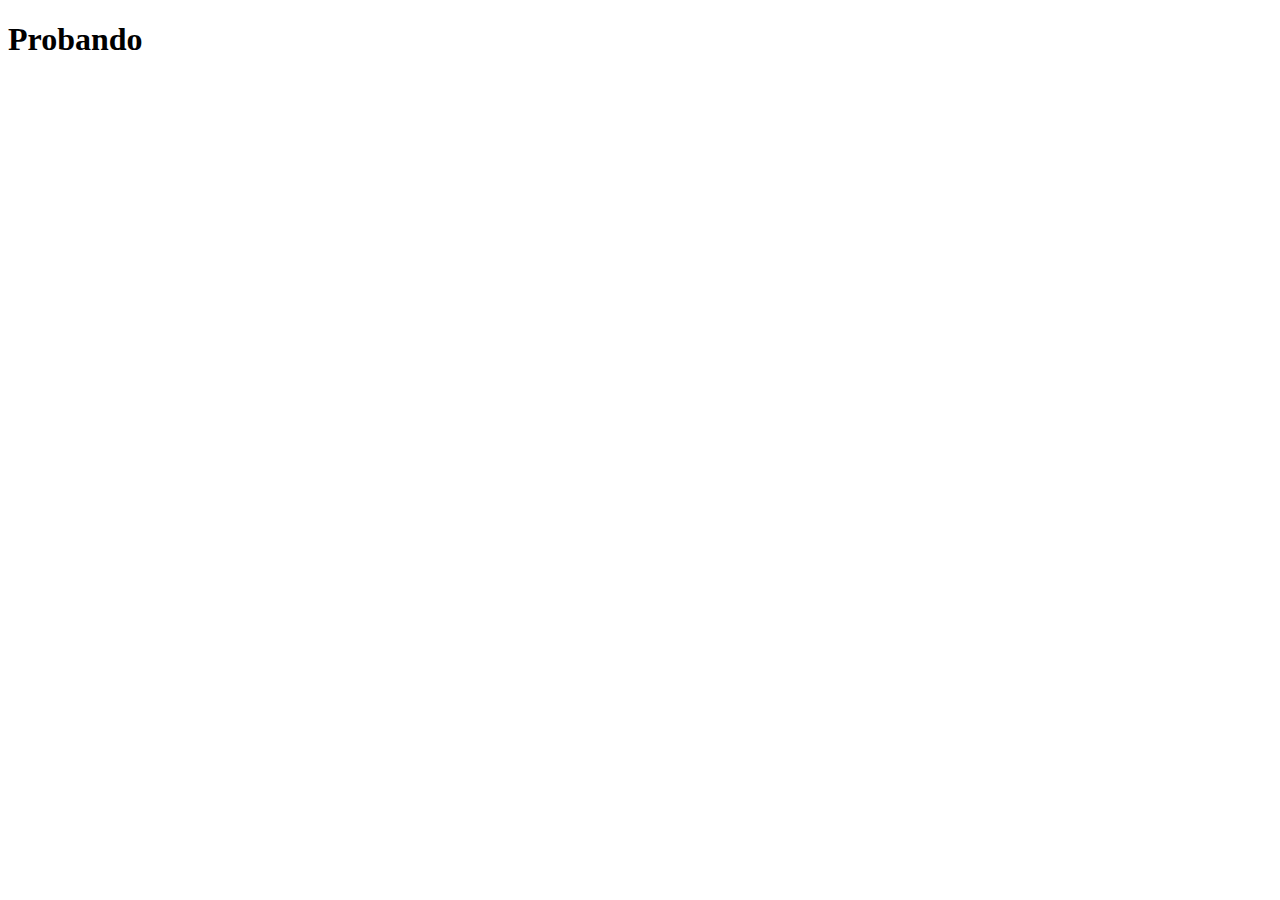
==== HTML/index.html @ 09eb67d2 "Probando la nueva subrama" ====
<!DOCTYPE html>
<html lang="es">
<head>
    <meta charset="UTF-8">
    <meta name="viewport" content="width=device-width, initial-scale=1.0">
    <title>Watchlist</title>
</head>
<body>
    
    <h1>Probando</h1>
</body>
</html>
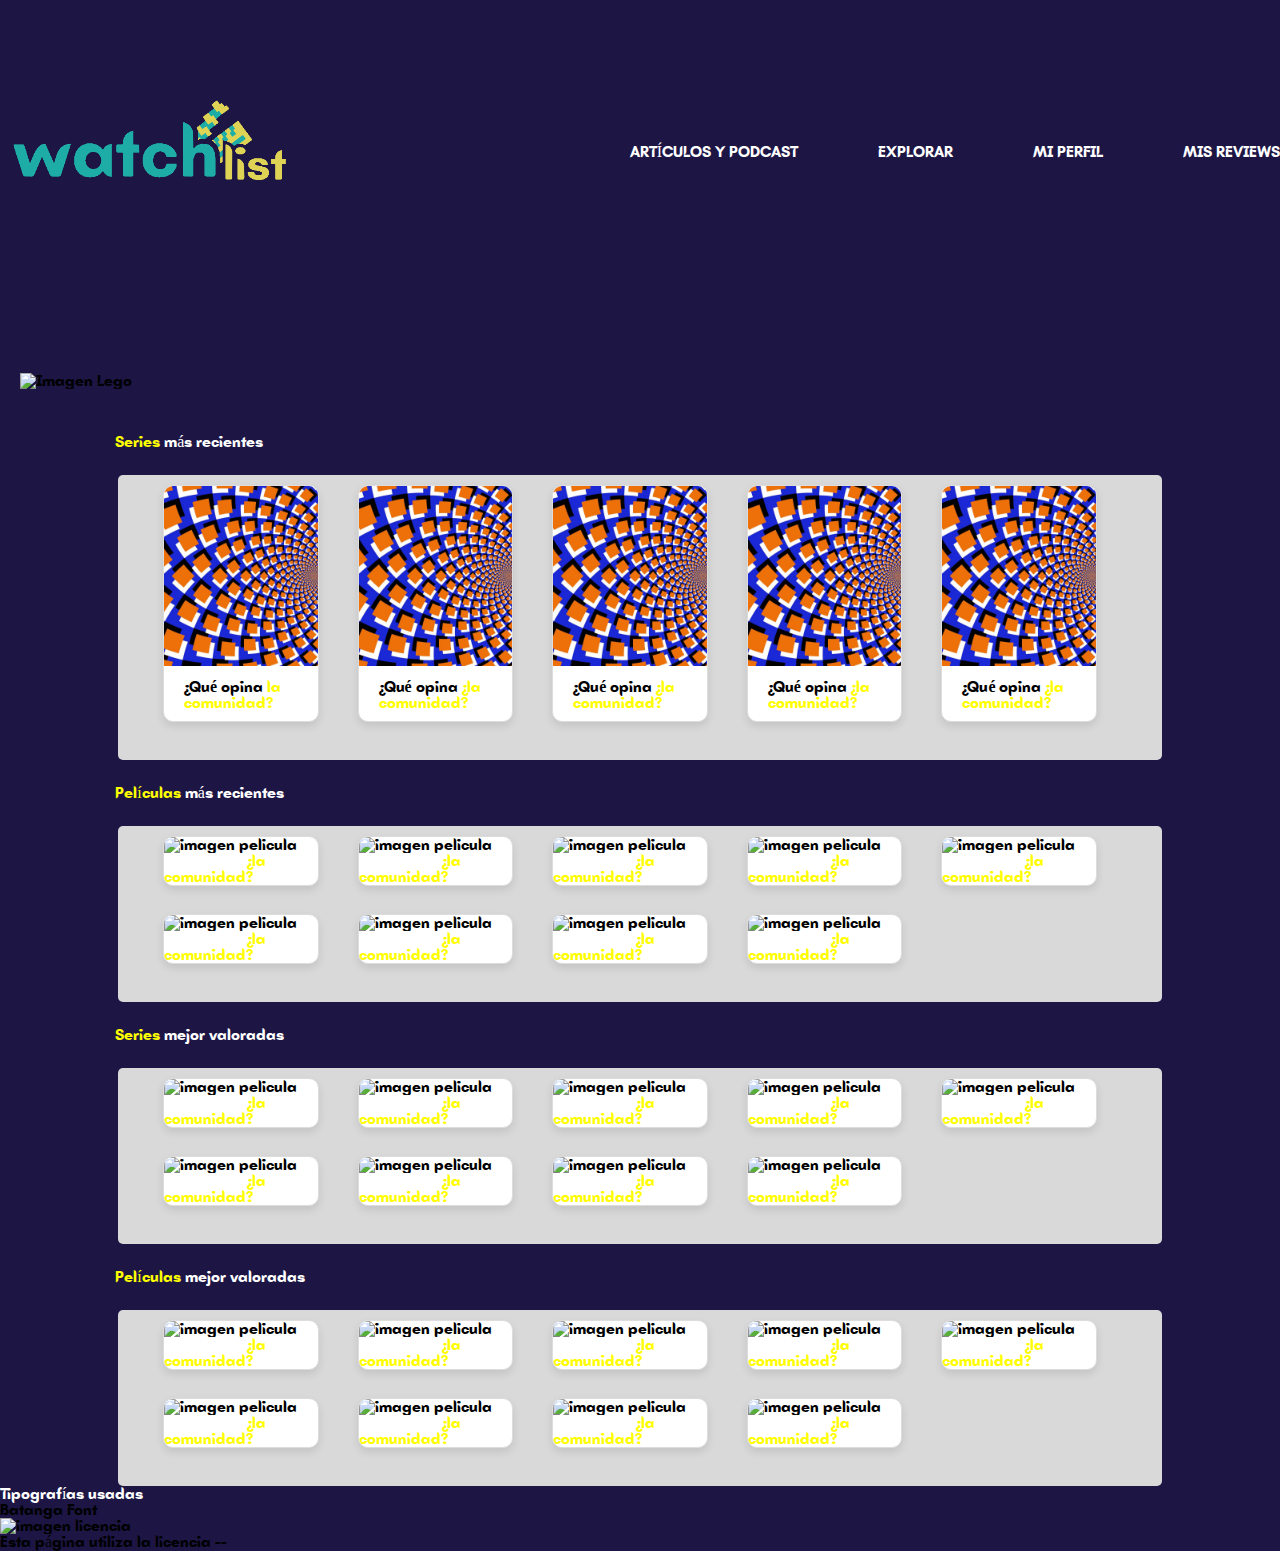
==== commit c007d2f0: "Hecho HTML pagina inicio, falta terminar CSS" ====
--- a/HTML/index.html
+++ b/HTML/index.html
@@ -4,9 +4,237 @@
     <meta charset="UTF-8">
     <meta name="viewport" content="width=device-width, initial-scale=1.0">
     <title>Watchlist</title>
+    <link rel="stylesheet" href="../CSS/inicio.css">
 </head>
 <body>
     
-    <h1>Probando</h1>
+        <header>
+
+            <div class="img">
+                <img src="../Assets/imagenes/logo.svg" alt="Logo">
+            </div>
+
+            <nav>
+
+                <ul>
+                    <a href="#"><li>ARTÍCULOS Y PODCAST</li></a>
+                    <a href="#"><li>EXPLORAR</li></a>
+                    <a href="#"><li>MI PERFIL</li></a>
+                    <ul>
+                        <a href="#"><li>MIS REVIEWS</li></a>
+                    </ul>
+                </ul>
+            </nav>
+        </header>
+
+        <div class="main_img">
+
+            <img src="" alt="Imagen Lego">
+        </div>
+
+        <section>
+
+            <h1> <span>Series</span> más recientes</h1>
+            <article>
+
+                
+
+                <div class="card">
+                    <img src="../Assets/imagenes/prueba.jpg" alt="imagen pelicula">
+                    <a href="#" class="enlace btn">¿Qué opina <span>la comunidad?</span></a>
+                </div>
+
+                <div class="card">
+                    <img src="../Assets/imagenes/prueba.jpg" alt="imagen pelicula">
+                    <a href="#" class="enlace btn">¿Qué opina <span>¿la comunidad?</span></a>
+                </div>
+
+                <div class="card">
+                    <img src="../Assets/imagenes/prueba.jpg" alt="imagen pelicula">
+                    <a href="#" class="enlace btn">¿Qué opina <span>¿la comunidad?</span></a>
+                </div>
+
+                <div class="card">
+                    <img src="../Assets/imagenes/prueba.jpg" alt="imagen pelicula">
+                    <a href="#" class="enlace btn">¿Qué opina <span>¿la comunidad?</span></a>
+                </div>
+
+                <div class="card">
+                    <img src="../Assets/imagenes/prueba.jpg" alt="imagen pelicula">
+                    <a href="#" class="enlace btn">¿Qué opina <span>¿la comunidad?</span></a>
+                </div>
+            </article>
+
+
+            <h1> <span>Películas</span> más recientes</h1>
+            <article>
+
+                
+
+                <div class="card">
+                    <img src="" alt="imagen pelicula">
+                    <a href="#">¿Qué opina <span>¿la comunidad?</span></a>
+                </div>
+
+                <div class="card">
+                    <img src="" alt="imagen pelicula">
+                    <a href="#">¿Qué opina <span>¿la comunidad?</span></a>
+                </div>
+
+                <div class="card">
+                    <img src="" alt="imagen pelicula">
+                    <a href="#">¿Qué opina <span>¿la comunidad?</span></a>
+                </div>
+
+                <div class="card">
+                    <img src="" alt="imagen pelicula">
+                    <a href="#">¿Qué opina <span>¿la comunidad?</span></a>
+                </div>
+
+                <div class="card">
+                    <img src="" alt="imagen pelicula">
+                    <a href="#">¿Qué opina <span>¿la comunidad?</span></a>
+                </div>
+
+                <div class="card">
+                    <img src="" alt="imagen pelicula">
+                    <a href="#">¿Qué opina <span>¿la comunidad?</span></a>
+                </div>
+
+                <div class="card">
+                    <img src="" alt="imagen pelicula">
+                    <a href="#">¿Qué opina <span>¿la comunidad?</span></a>
+                </div>
+
+                <div class="card">
+                    <img src="" alt="imagen pelicula">
+                    <a href="#">¿Qué opina <span>¿la comunidad?</span></a>
+                </div>
+
+                <div class="card">
+                    <img src="" alt="imagen pelicula">
+                    <a href="#">¿Qué opina <span>¿la comunidad?</span></a>
+                </div>
+            </article>
+
+
+            <h1><span>Series</span> mejor valoradas</h1>
+            <article>
+
+                
+
+                <div class="card">
+                    <img src="" alt="imagen pelicula">
+                    <a href="#">¿Qué opina <span>¿la comunidad?</span></a>
+                </div>
+
+                <div class="card">
+                    <img src="" alt="imagen pelicula">
+                    <a href="#">¿Qué opina <span>¿la comunidad?</span></a>
+                </div>
+
+                <div class="card">
+                    <img src="" alt="imagen pelicula">
+                    <a href="#">¿Qué opina <span>¿la comunidad?</span></a>
+                </div>
+
+                <div class="card">
+                    <img src="" alt="imagen pelicula">
+                    <a href="#">¿Qué opina <span>¿la comunidad?</span></a>
+                </div>
+
+                <div class="card">
+                    <img src="" alt="imagen pelicula">
+                    <a href="#">¿Qué opina <span>¿la comunidad?</span></a>
+                </div>
+
+                <div class="card">
+                    <img src="" alt="imagen pelicula">
+                    <a href="#">¿Qué opina <span>¿la comunidad?</span></a>
+                </div>
+
+                <div class="card">
+                    <img src="" alt="imagen pelicula">
+                    <a href="#">¿Qué opina <span>¿la comunidad?</span></a>
+                </div>
+
+                <div class="card">
+                    <img src="" alt="imagen pelicula">
+                    <a href="#">¿Qué opina <span>¿la comunidad?</span></a>
+                </div>
+
+                <div class="card">
+                    <img src="" alt="imagen pelicula">
+                    <a href="#">¿Qué opina <span>¿la comunidad?</span></a>
+                </div>
+            </article>
+
+
+            <h1><span>Películas</span> mejor valoradas</h1>
+            <article>
+
+                
+
+                <div class="card">
+                    <img src="" alt="imagen pelicula">
+                    <a href="#">¿Qué opina <span>¿la comunidad?</span></a>
+                </div>
+
+                <div class="card">
+                    <img src="" alt="imagen pelicula">
+                    <a href="#">¿Qué opina <span>¿la comunidad?</span></a>
+                </div>
+
+                <div class="card">
+                    <img src="" alt="imagen pelicula">
+                    <a href="#">¿Qué opina <span>¿la comunidad?</span></a>
+                </div>
+
+                <div class="card">
+                    <img src="" alt="imagen pelicula">
+                    <a href="#">¿Qué opina <span>¿la comunidad?</span></a>
+                </div>
+
+                <div class="card">
+                    <img src="" alt="imagen pelicula">
+                    <a href="#">¿Qué opina <span>¿la comunidad?</span></a>
+                </div>
+
+                <div class="card">
+                    <img src="" alt="imagen pelicula">
+                    <a href="#">¿Qué opina <span>¿la comunidad?</span></a>
+                </div>
+
+                <div class="card">
+                    <img src="" alt="imagen pelicula">
+                    <a href="#">¿Qué opina <span>¿la comunidad?</span></a>
+                </div>
+
+                <div class="card">
+                    <img src="" alt="imagen pelicula">
+                    <a href="#">¿Qué opina <span>¿la comunidad?</span></a>
+                </div>
+
+                <div class="card">
+                    <img src="" alt="imagen pelicula">
+                    <a href="#">¿Qué opina <span>¿la comunidad?</span></a>
+                </div>
+            </article>
+        </section>
+
+
+        <footer>
+
+            <div class="tipografia">
+
+                <h2>Tipografías usadas</h2>
+                <p>Batanga Font</p>
+            </div>
+
+            <div class="licencias">
+                <img src="" alt="imagen licencia">
+                <p>Esta página utiliza la licencia -- </p>
+            </div>
+        </footer>
 </body>
 </html>--- a/CSS/inicio.css
+++ b/CSS/inicio.css
@@ -0,0 +1,211 @@
+/* Autor: Pedro Sánchez García */
+
+
+/* Resets CSS */
+
+html, body, div, span, applet, object, iframe,
+h1, h2, h3, h4, h5, h6, p, blockquote, pre,
+a, abbr, acronym, address, big, cite, code,
+del, dfn, em, img, ins, kbd, q, s, samp,
+small, strike, strong, sub, sup, tt, var,
+b, u, i, center,
+dl, dt, dd, ol, ul, li,
+fieldset, form, label, legend,
+table, caption, tbody, tfoot, thead, tr, th, td,
+article, aside, canvas, details, embed, 
+figure, figcaption, footer, header, hgroup, 
+menu, nav, output, ruby, section, summary,
+time, mark, audio, video 
+{
+    margin: 0;
+    padding: 0;
+    border: 0;
+    font-size: 100%;
+    font: inherit;
+    vertical-align: baseline;
+}
+/* HTML5 display-role reset for older browsers */
+article, aside, details, figcaption, figure, 
+footer, header, hgroup, menu, nav, section 
+{
+    display: block;
+}
+body 
+{
+    line-height: 1;
+}
+ol, ul 
+{
+    list-style: none;
+}
+blockquote, q 
+{
+    quotes: none;
+}
+blockquote:before, blockquote:after,
+q:before, q:after 
+{
+    content: '';
+    content: none;
+}
+table 
+{
+    border-collapse: collapse;
+    border-spacing: 0;
+}
+
+/* Tipografía */
+
+@font-face {
+    font-family: Batanga;
+    src: url("../Assets/Fonts/batangas-font-family-fontmirror/Batangas\ Bold\ 700.otf");
+  }
+
+
+
+/* HTML */
+
+html 
+{
+    font-family: Batanga;
+    background-color: #1D1645;
+}
+
+
+h1,h2,li,a 
+{
+    color: white;
+}
+
+
+/* Header */
+
+header 
+{
+    display: flex;
+    justify-content: space-between;
+}
+/* Logo */
+
+header img 
+{
+    justify-content: flex-end;
+    width: 300px;
+    height: 300px;
+}
+
+/* Menú */
+
+nav ul 
+{
+    display: flex;
+    align-items: center;
+    justify-content: flex-end;
+    list-style-type: none;
+    margin: 0;
+    padding: 0;
+}
+
+nav 
+{
+    display: flex;
+    justify-content: flex-end;
+    
+}
+nav li
+{
+    margin-left: 80px;
+    display: inline;
+    float: left;
+}
+
+
+/* Imagen logo */
+
+.main_img 
+{
+    padding: 20px;
+    margin-top: 50px;
+}
+
+
+
+/* Section */
+
+section h1 
+{
+    margin-left: 9%;
+    margin-bottom: 25px;
+    margin-top: 25px;
+}
+
+/* Article */
+
+
+article 
+{
+    background-color: #D9D9D9;
+    margin-bottom: 50px;
+
+    width: 80%;
+    margin: 0 auto;
+    padding: 10px;
+    border-radius: 5px;
+}
+
+span 
+{
+    color: yellow;
+}
+
+
+
+/* Estilos de la tarjeta */
+.card {
+    background-color: #fff;
+    border: 1px solid #ddd;
+    width: 15%;
+    border-radius: 10px; 
+    box-shadow: 0 4px 8px rgba(0, 0, 0, 0.1); 
+    overflow: hidden;
+    transition: transform 0.3s ease-in-out; 
+    display: inline-block;
+    margin-bottom: 25px;
+    margin-left: 35px;
+}
+
+.card-img-top {
+    width: 100%;
+    height: 200px;
+    object-fit: cover; 
+}
+
+
+/* Estilo del botón */
+.btn 
+{
+    display: inline-block;
+    padding: 10px 20px;
+    color: #fff;
+    text-decoration: none;
+    border-radius: 5px;
+    font-weight: bold;
+    transition: background-color 0.3s ease;
+}
+
+
+
+/* Efecto hover sobre la tarjeta */
+.card:hover {
+    transform: translateY(-10px); 
+}
+
+.enlace 
+{
+    color: black;
+}
+img 
+{
+    width: 300px;
+}
+
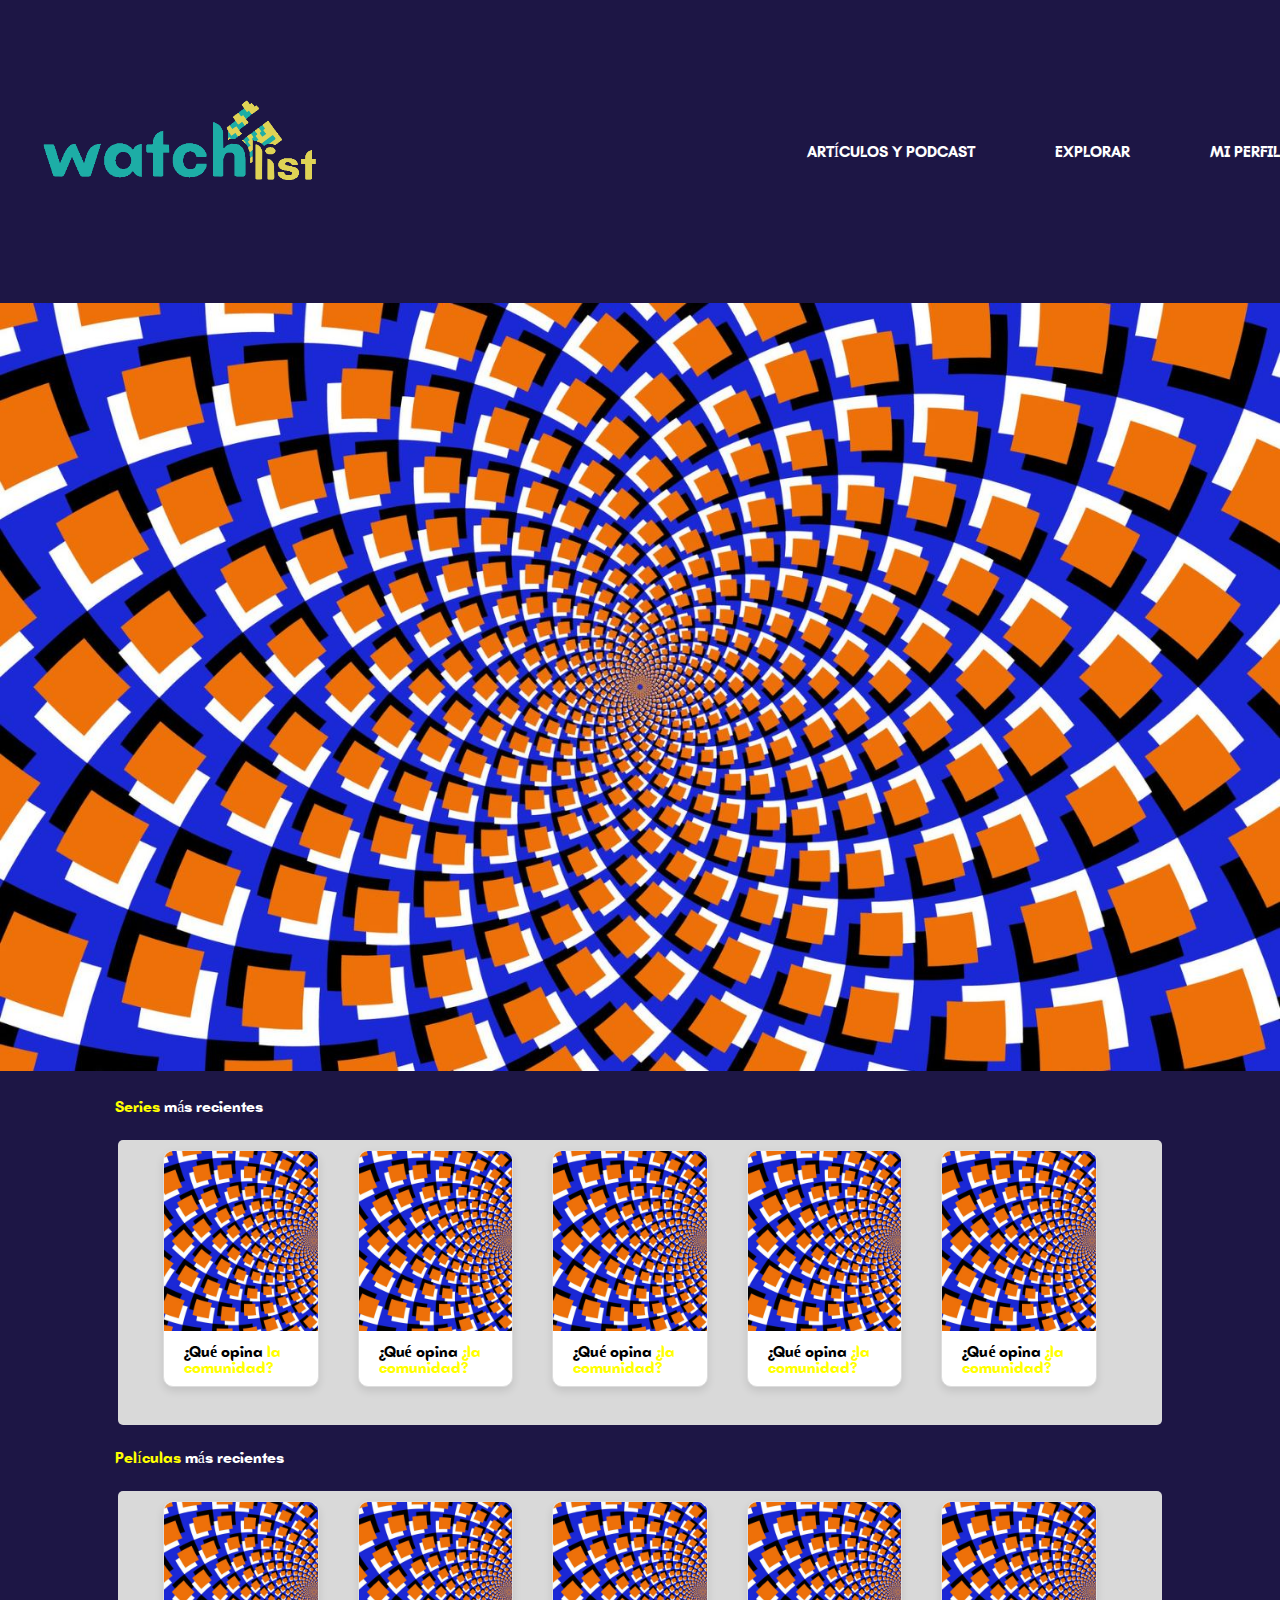
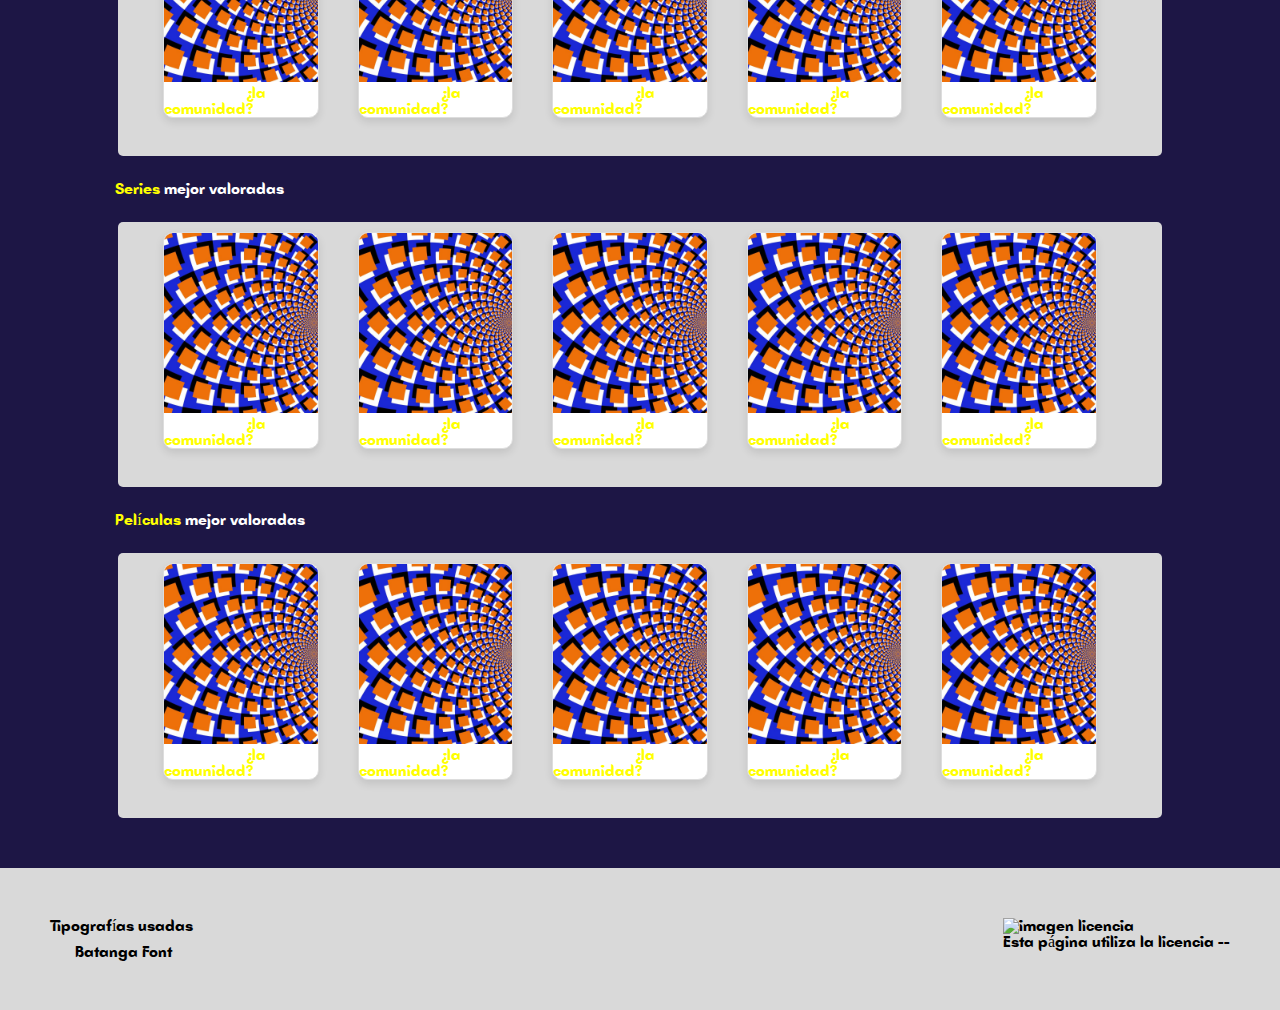
==== commit 46c517d3: "hecha pagina inicio (versión escritorio)" ====
--- a/HTML/index.html
+++ b/HTML/index.html
@@ -15,21 +15,22 @@
             </div>
 
             <nav>
-
                 <ul>
-                    <a href="#"><li>ARTÍCULOS Y PODCAST</li></a>
-                    <a href="#"><li>EXPLORAR</li></a>
-                    <a href="#"><li>MI PERFIL</li></a>
-                    <ul>
-                        <a href="#"><li>MIS REVIEWS</li></a>
-                    </ul>
+                    <li><a href="#">ARTÍCULOS Y PODCAST</a></li>
+                    <li><a href="#">EXPLORAR</a></li>
+                    <li>
+                        <a href="#">MI PERFIL</a>
+                        <ul class="submenu">
+                            <li><a href="#">MIS REVIEWS</a></li>
+                        </ul>
+                    </li>
                 </ul>
             </nav>
         </header>
 
-        <div class="main_img">
+        <div id="main_img">
 
-            <img src="" alt="Imagen Lego">
+            <img src="../Assets/imagenes/prueba.jpg" alt="Imagen Lego">
         </div>
 
         <section>
@@ -72,49 +73,30 @@
                 
 
                 <div class="card">
-                    <img src="" alt="imagen pelicula">
+                    <img src="../Assets/imagenes/prueba.jpg" alt="imagen pelicula">
                     <a href="#">¿Qué opina <span>¿la comunidad?</span></a>
                 </div>
 
                 <div class="card">
-                    <img src="" alt="imagen pelicula">
+                    <img src="../Assets/imagenes/prueba.jpg" alt="imagen pelicula">
                     <a href="#">¿Qué opina <span>¿la comunidad?</span></a>
                 </div>
 
                 <div class="card">
-                    <img src="" alt="imagen pelicula">
+                    <img src="../Assets/imagenes/prueba.jpg" alt="imagen pelicula">
                     <a href="#">¿Qué opina <span>¿la comunidad?</span></a>
                 </div>
 
                 <div class="card">
-                    <img src="" alt="imagen pelicula">
+                    <img src="../Assets/imagenes/prueba.jpg" alt="imagen pelicula">
                     <a href="#">¿Qué opina <span>¿la comunidad?</span></a>
                 </div>
 
                 <div class="card">
-                    <img src="" alt="imagen pelicula">
+                    <img src="../Assets/imagenes/prueba.jpg" alt="imagen pelicula">
                     <a href="#">¿Qué opina <span>¿la comunidad?</span></a>
                 </div>
 
-                <div class="card">
-                    <img src="" alt="imagen pelicula">
-                    <a href="#">¿Qué opina <span>¿la comunidad?</span></a>
-                </div>
-
-                <div class="card">
-                    <img src="" alt="imagen pelicula">
-                    <a href="#">¿Qué opina <span>¿la comunidad?</span></a>
-                </div>
-
-                <div class="card">
-                    <img src="" alt="imagen pelicula">
-                    <a href="#">¿Qué opina <span>¿la comunidad?</span></a>
-                </div>
-
-                <div class="card">
-                    <img src="" alt="imagen pelicula">
-                    <a href="#">¿Qué opina <span>¿la comunidad?</span></a>
-                </div>
             </article>
 
 
@@ -124,47 +106,27 @@
                 
 
                 <div class="card">
-                    <img src="" alt="imagen pelicula">
+                    <img src="../Assets/imagenes/prueba.jpg" alt="imagen pelicula">
                     <a href="#">¿Qué opina <span>¿la comunidad?</span></a>
                 </div>
 
                 <div class="card">
-                    <img src="" alt="imagen pelicula">
+                    <img src="../Assets/imagenes/prueba.jpg" alt="imagen pelicula">
                     <a href="#">¿Qué opina <span>¿la comunidad?</span></a>
                 </div>
 
                 <div class="card">
-                    <img src="" alt="imagen pelicula">
+                    <img src="../Assets/imagenes/prueba.jpg" alt="imagen pelicula">
                     <a href="#">¿Qué opina <span>¿la comunidad?</span></a>
                 </div>
 
                 <div class="card">
-                    <img src="" alt="imagen pelicula">
+                    <img src="../Assets/imagenes/prueba.jpg" alt="imagen pelicula">
                     <a href="#">¿Qué opina <span>¿la comunidad?</span></a>
                 </div>
 
                 <div class="card">
-                    <img src="" alt="imagen pelicula">
-                    <a href="#">¿Qué opina <span>¿la comunidad?</span></a>
-                </div>
-
-                <div class="card">
-                    <img src="" alt="imagen pelicula">
-                    <a href="#">¿Qué opina <span>¿la comunidad?</span></a>
-                </div>
-
-                <div class="card">
-                    <img src="" alt="imagen pelicula">
-                    <a href="#">¿Qué opina <span>¿la comunidad?</span></a>
-                </div>
-
-                <div class="card">
-                    <img src="" alt="imagen pelicula">
-                    <a href="#">¿Qué opina <span>¿la comunidad?</span></a>
-                </div>
-
-                <div class="card">
-                    <img src="" alt="imagen pelicula">
+                    <img src="../Assets/imagenes/prueba.jpg" alt="imagen pelicula">
                     <a href="#">¿Qué opina <span>¿la comunidad?</span></a>
                 </div>
             </article>
@@ -176,62 +138,45 @@
                 
 
                 <div class="card">
-                    <img src="" alt="imagen pelicula">
+                    <img src="../Assets/imagenes/prueba.jpg" alt="imagen pelicula">
                     <a href="#">¿Qué opina <span>¿la comunidad?</span></a>
                 </div>
 
                 <div class="card">
-                    <img src="" alt="imagen pelicula">
+                    <img src="../Assets/imagenes/prueba.jpg" alt="imagen pelicula">
                     <a href="#">¿Qué opina <span>¿la comunidad?</span></a>
                 </div>
 
                 <div class="card">
-                    <img src="" alt="imagen pelicula">
+                    <img src="../Assets/imagenes/prueba.jpg" alt="imagen pelicula">
                     <a href="#">¿Qué opina <span>¿la comunidad?</span></a>
                 </div>
 
                 <div class="card">
-                    <img src="" alt="imagen pelicula">
+                    <img src="../Assets/imagenes/prueba.jpg" alt="imagen pelicula">
                     <a href="#">¿Qué opina <span>¿la comunidad?</span></a>
                 </div>
 
                 <div class="card">
-                    <img src="" alt="imagen pelicula">
+                    <img src="../Assets/imagenes/prueba.jpg" alt="imagen pelicula">
                     <a href="#">¿Qué opina <span>¿la comunidad?</span></a>
                 </div>
 
-                <div class="card">
-                    <img src="" alt="imagen pelicula">
-                    <a href="#">¿Qué opina <span>¿la comunidad?</span></a>
-                </div>
-
-                <div class="card">
-                    <img src="" alt="imagen pelicula">
-                    <a href="#">¿Qué opina <span>¿la comunidad?</span></a>
-                </div>
-
-                <div class="card">
-                    <img src="" alt="imagen pelicula">
-                    <a href="#">¿Qué opina <span>¿la comunidad?</span></a>
-                </div>
-
-                <div class="card">
-                    <img src="" alt="imagen pelicula">
-                    <a href="#">¿Qué opina <span>¿la comunidad?</span></a>
-                </div>
             </article>
         </section>
 
 
         <footer>
 
-            <div class="tipografia">
+            <div id="tipografia">
 
                 <h2>Tipografías usadas</h2>
-                <p>Batanga Font</p>
+                <ul>
+                    <li>Batanga Font</li>
+                </ul>
             </div>
 
-            <div class="licencias">
+            <div id="licencias">
                 <img src="" alt="imagen licencia">
                 <p>Esta página utiliza la licencia -- </p>
             </div>
--- a/CSS/inicio.css
+++ b/CSS/inicio.css
@@ -72,12 +72,13 @@
 }
 
 
-h1,h2,li,a 
+h1,li,a 
 {
     color: white;
 }
 
 
+
 /* Header */
 
 header 
@@ -90,6 +91,7 @@
 header img 
 {
     justify-content: flex-end;
+    margin-left: 30px;
     width: 300px;
     height: 300px;
 }
@@ -111,27 +113,72 @@
     display: flex;
     justify-content: flex-end;
     
-}
-nav li
+    
+}
+nav ul li
 {
     margin-left: 80px;
     display: inline;
     float: left;
 }
 
-
-/* Imagen logo */
-
-.main_img 
-{
-    padding: 20px;
-    margin-top: 50px;
+nav ul li a 
+{
+    text-decoration: none;
+}
+
+nav ul li:hover 
+{
+    background-color: #A8A6B3;
+    padding: 10px;
+    border-radius: 10px;
+    border-bottom: 50px;
+    transition: all 0.5s ease-in-out;
+}
+
+
+
+.submenu 
+{
+    display: none;
+    top: 100%;
+    left: 0;
+}
+
+li:hover .submenu  
+{
+    display:block;
+    
+}
+
+.submenu li a 
+{
+    background-color: #1D1645;
+    border-radius: 10px;
+    padding: 10px;
+    margin-bottom: 50px;
+    transition: all 0.5s ease-in-out;
+
+}
+
+
+
+
+/* Imagen lego */
+
+#main_img > img
+{
+    width: 100%;
 }
 
 
 
 /* Section */
 
+section 
+{
+    margin-bottom: 50px;
+}
 section h1 
 {
     margin-left: 9%;
@@ -161,7 +208,8 @@
 
 
 /* Estilos de la tarjeta */
-.card {
+.card 
+{
     background-color: #fff;
     border: 1px solid #ddd;
     width: 15%;
@@ -174,11 +222,6 @@
     margin-left: 35px;
 }
 
-.card-img-top {
-    width: 100%;
-    height: 200px;
-    object-fit: cover; 
-}
 
 
 /* Estilo del botón */
@@ -196,7 +239,8 @@
 
 
 /* Efecto hover sobre la tarjeta */
-.card:hover {
+.card:hover 
+{
     transform: translateY(-10px); 
 }
 
@@ -209,3 +253,28 @@
     width: 300px;
 }
 
+
+
+footer 
+{
+    display: flex;
+    justify-content: space-between;
+    background-color: #D9D9D9;
+    padding: 50px;
+}
+
+#tipografia  ul 
+{
+    margin-top: 10px;
+    color: black;
+    margin-left: 25px;
+}
+
+#tipografia ul li 
+{
+    color: black;
+}
+
+
+
+
